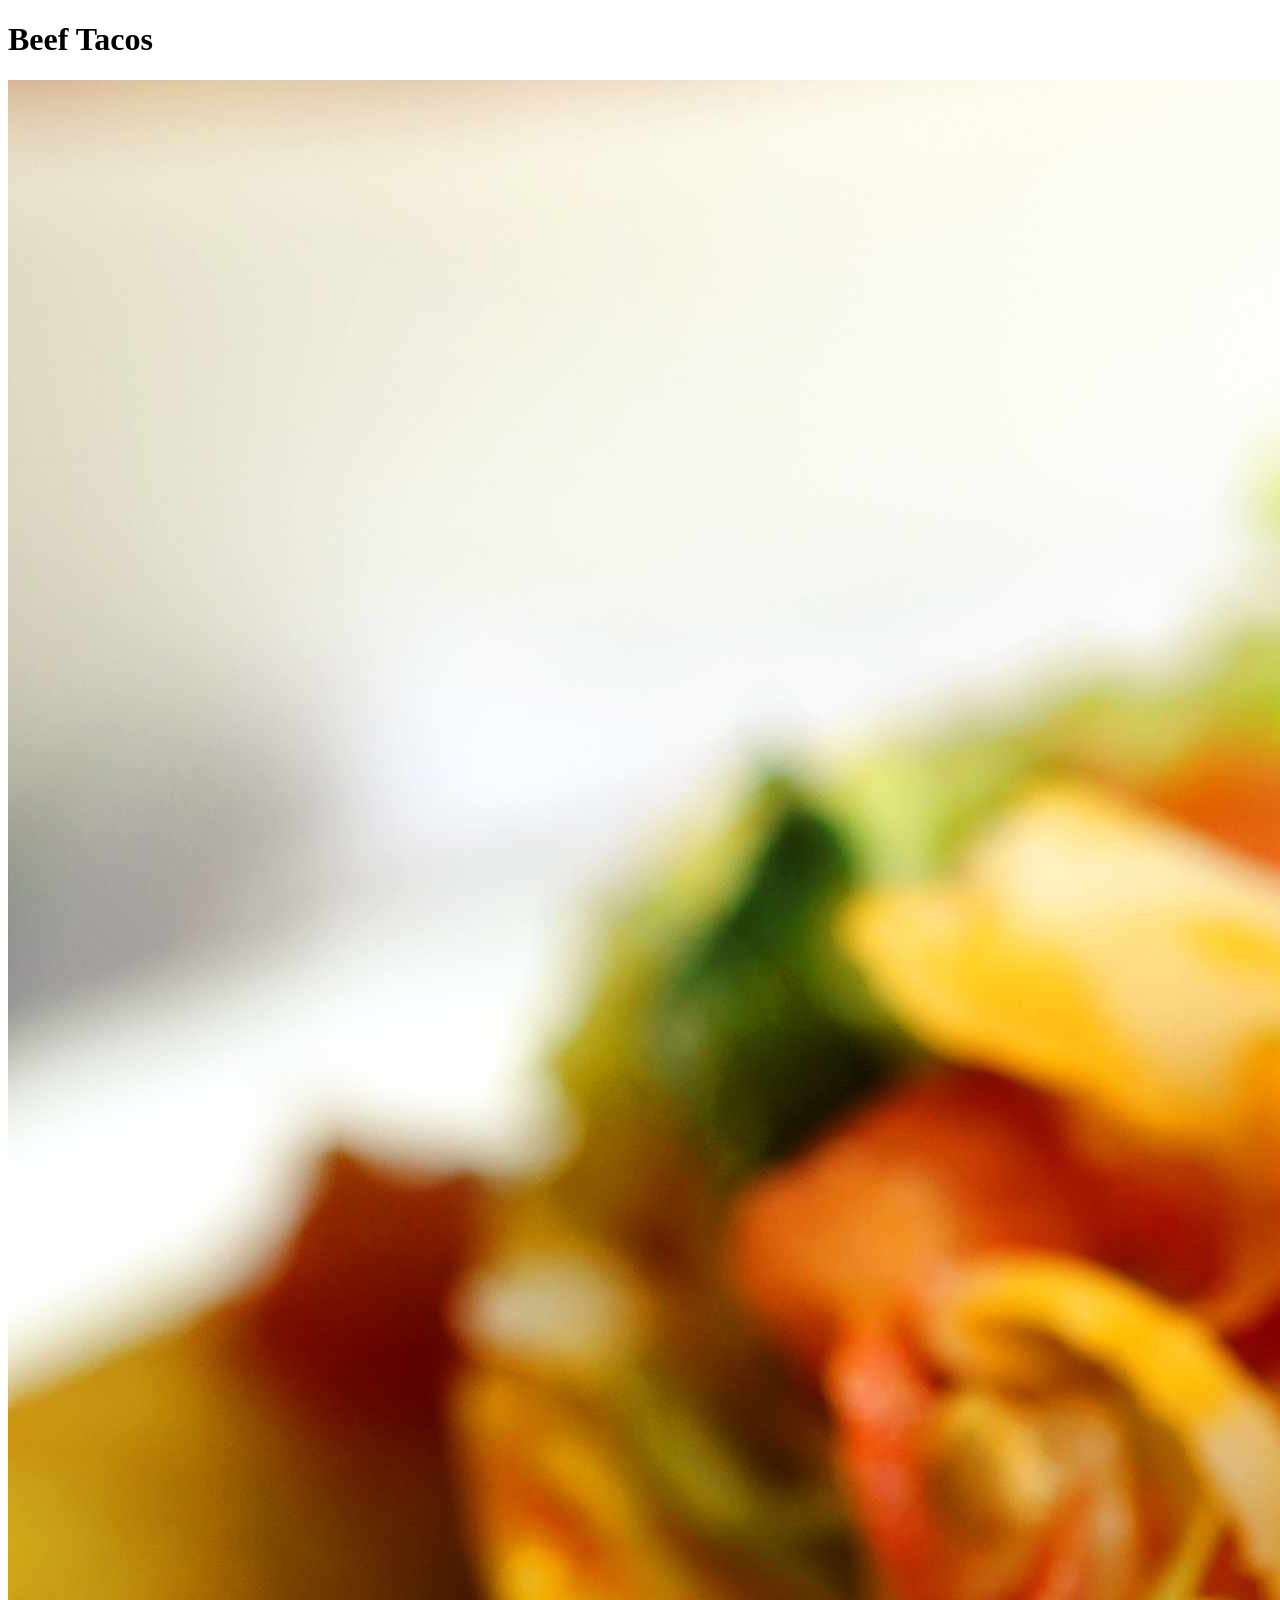
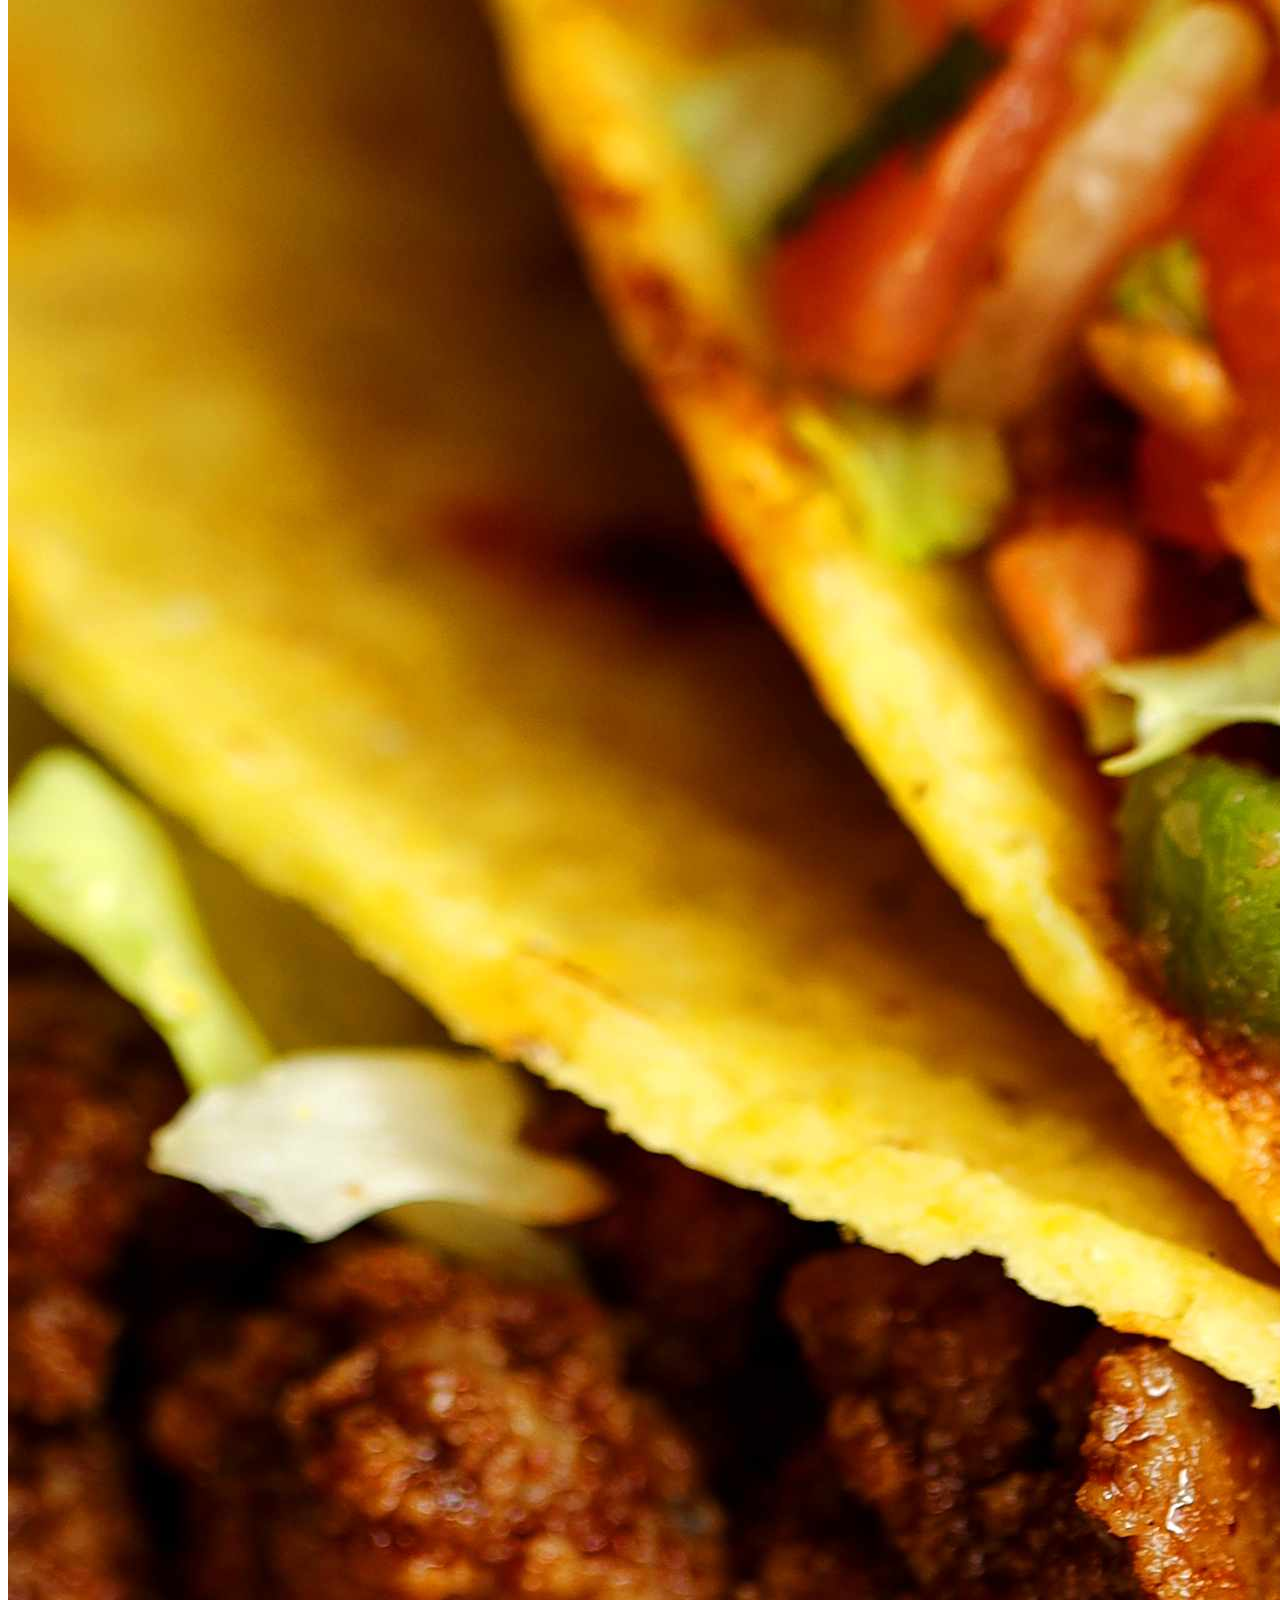
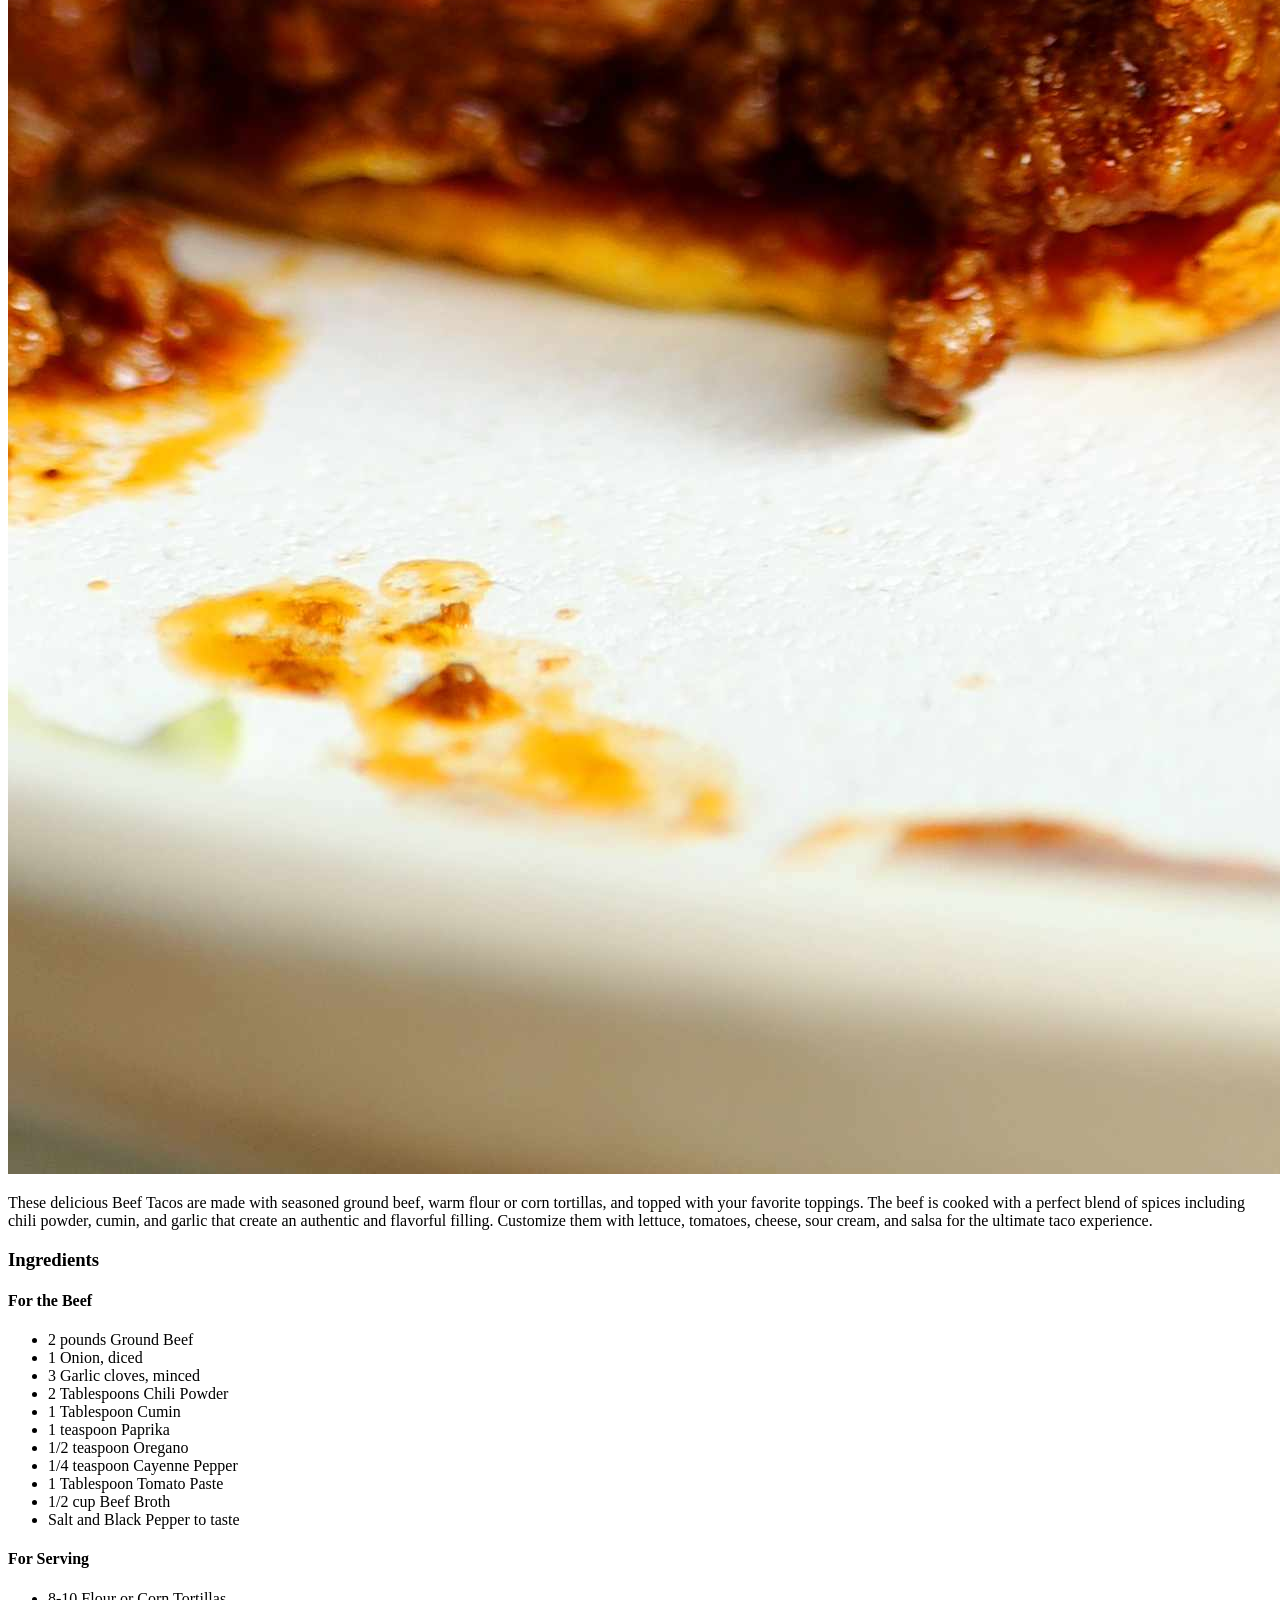
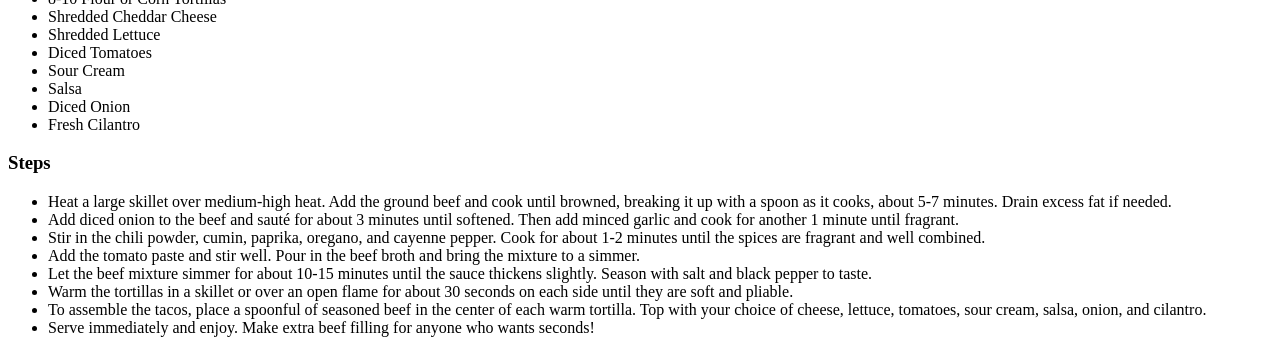
==== recipes/BeefTacos.html @ 7e483958 "add complete html" ====
<!DOCTYPE html>
<html lang="en">
<head>
    <meta charset="UTF-8">
    <meta name="viewport" content="width=device-width, initial-scale=1.0">
    <title>Document</title>
</head>
<body>
    <h1>Beef Tacos</h1>
    <img src="../images/Beef-Tacos.jpg" alt="photo of beef tacos">

    <p>These delicious Beef Tacos are made with seasoned ground beef,
        warm flour or corn tortillas, and topped with your favorite
        toppings. The beef is cooked with a perfect blend of spices
        including chili powder, cumin, and garlic that create an
        authentic and flavorful filling. Customize them with lettuce,
        tomatoes, cheese, sour cream, and salsa for the ultimate
        taco experience.
    </p>

    <h3>Ingredients</h3>        
        <h4>For the Beef</h4>
        <ul>
            <li>2 pounds Ground Beef</li>
            <li>1 Onion, diced</li>
            <li>3 Garlic cloves, minced</li>
            <li>2 Tablespoons Chili Powder</li>
            <li>1 Tablespoon Cumin</li>
            <li>1 teaspoon Paprika</li>
            <li>1/2 teaspoon Oregano</li>
            <li>1/4 teaspoon Cayenne Pepper</li>
            <li>1 Tablespoon Tomato Paste</li>
            <li>1/2 cup Beef Broth</li>
            <li>Salt and Black Pepper to taste</li>
        </ul>
        <h4>For Serving</h4>
        <ul>
            <li>8-10 Flour or Corn Tortillas</li>
            <li>Shredded Cheddar Cheese</li>
            <li>Shredded Lettuce</li>
            <li>Diced Tomatoes</li>
            <li>Sour Cream</li>
            <li>Salsa</li>
            <li>Diced Onion</li>
            <li>Fresh Cilantro</li>
        </ul>
    
    <h3>Steps</h3>
        <ul>
            <li><span>Heat a large skillet over medium-high heat</span>. Add the ground beef and cook until browned, breaking it up with a spoon as it cooks, about 5-7 minutes. Drain excess fat if needed.</li>
            <li><span>Add diced onion to the beef and sauté for about 3 minutes until softened</span>. Then add minced garlic and cook for another 1 minute until fragrant.</li>
            <li><span>Stir in the chili powder, cumin, paprika, oregano, and cayenne pepper</span>. Cook for about 1-2 minutes until the spices are fragrant and well combined.</li>
            <li><span>Add the tomato paste and stir well</span>. Pour in the beef broth and bring the mixture to a simmer.</li>
            <li><span>Let the beef mixture simmer for about 10-15 minutes until the sauce thickens slightly</span>. Season with salt and black pepper to taste.</li>
            <li><span>Warm the tortillas in a skillet or over an open flame for about 30 seconds on each side</span> until they are soft and pliable.</li>
            <li><span>To assemble the tacos, place a spoonful of seasoned beef in the center of each warm tortilla</span>. Top with your choice of cheese, lettuce, tomatoes, sour cream, salsa, onion, and cilantro.</li>
            <li><span>Serve immediately and enjoy</span>. Make extra beef filling for anyone who wants seconds!</li>
        </ul>

    <a href="../index.html"></a>
</body>
</html>
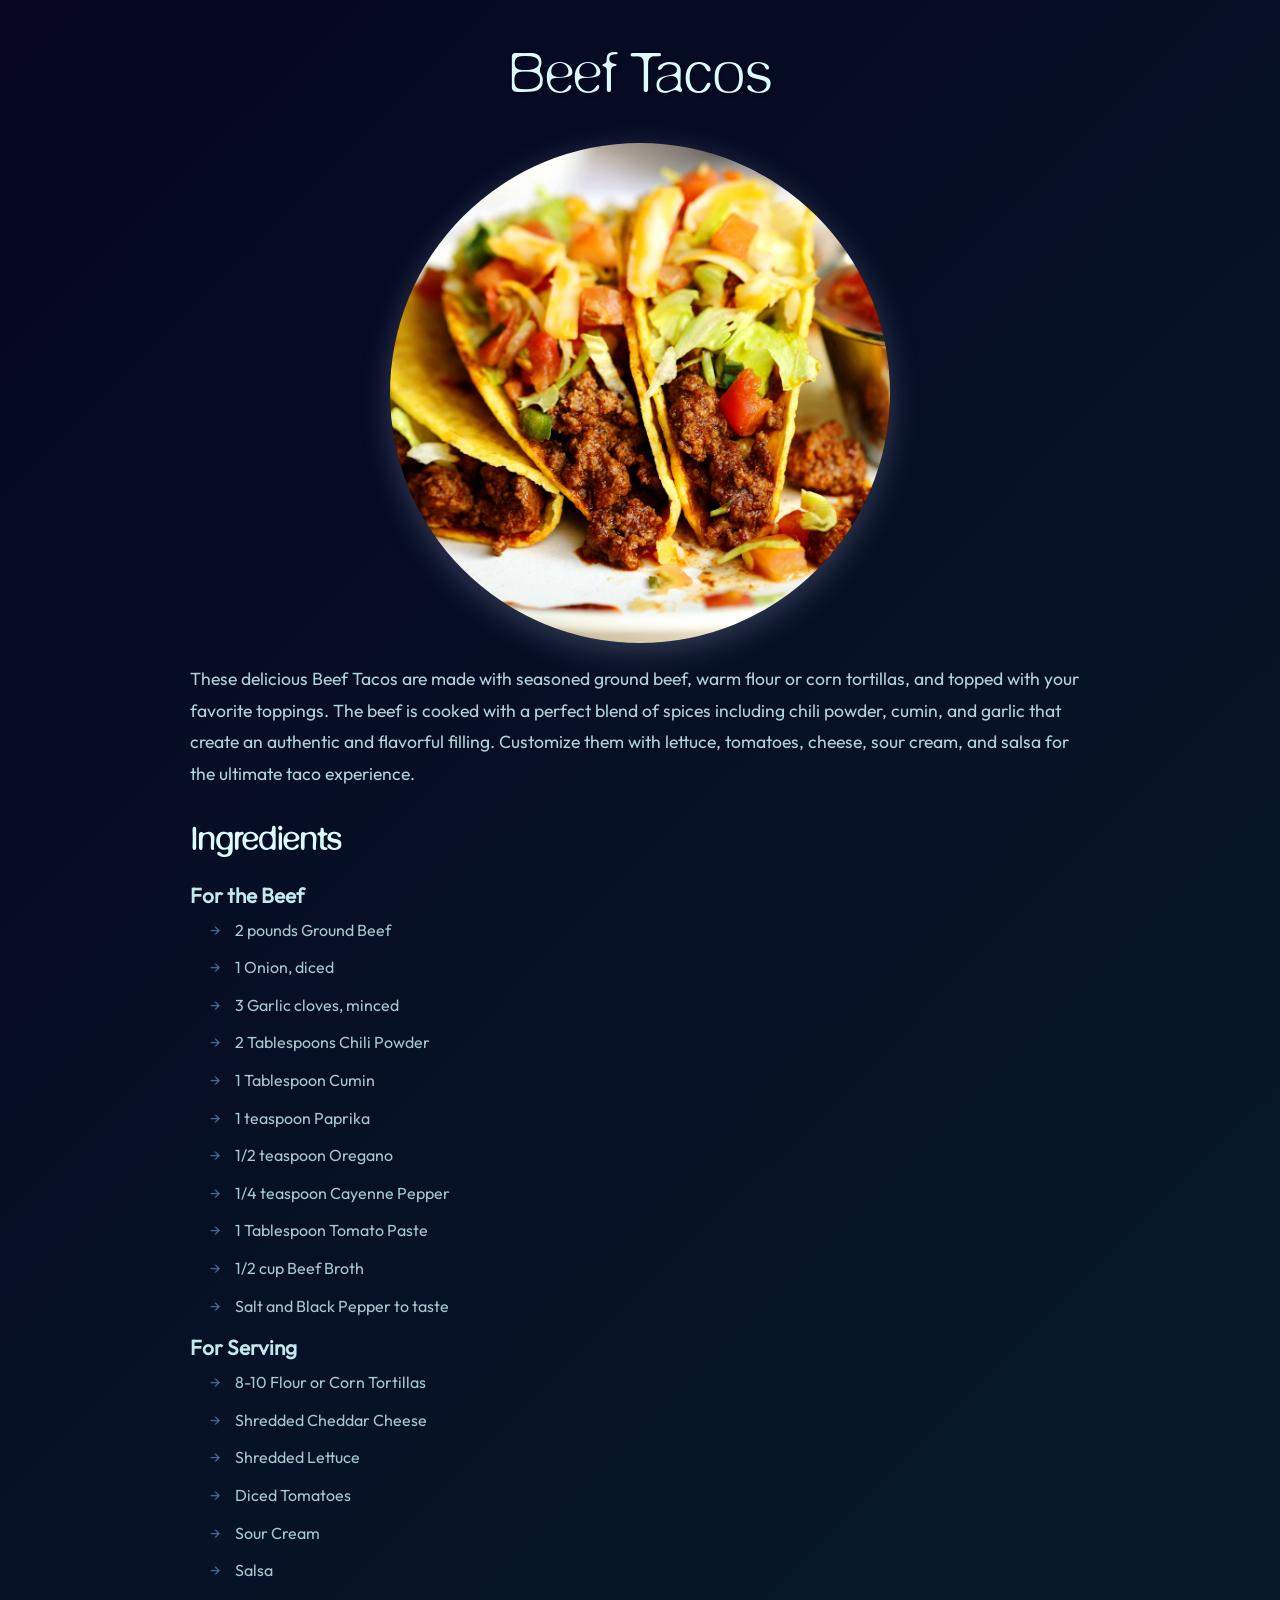
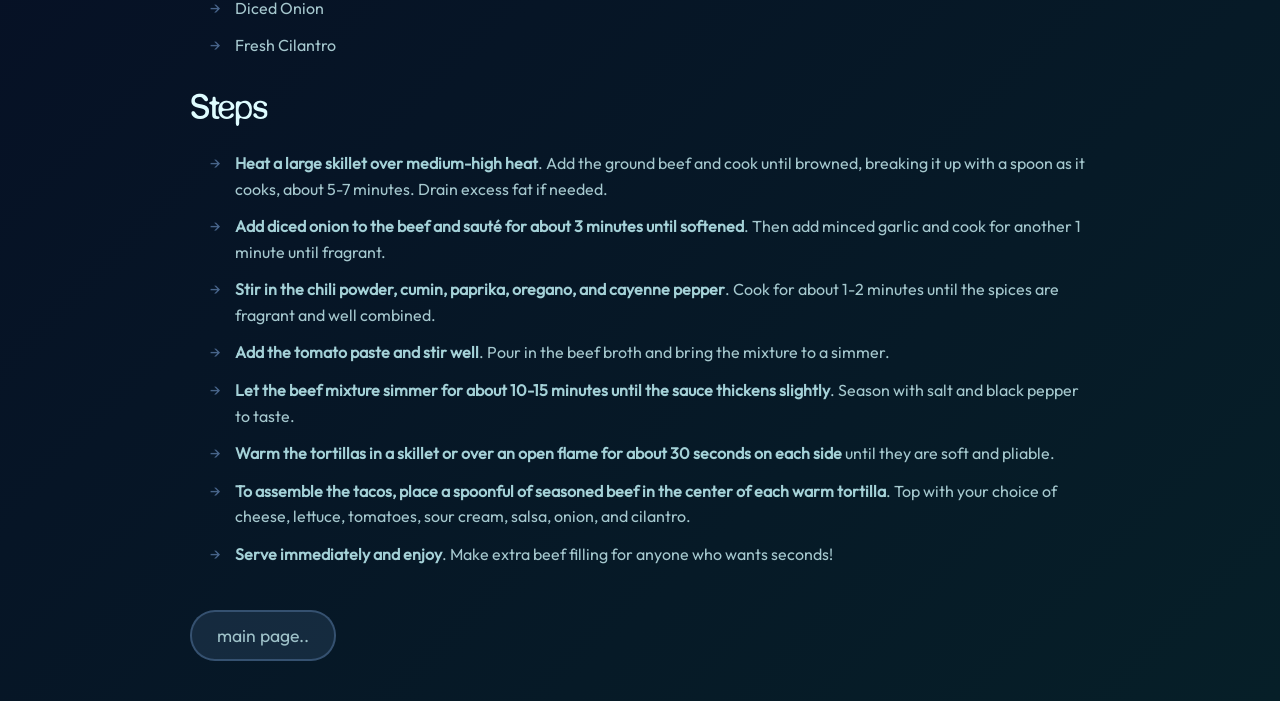
==== commit 8d4f919a: "add css with animations and fonts" ====
--- a/recipes/BeefTacos.html
+++ b/recipes/BeefTacos.html
@@ -3,60 +3,64 @@
 <head>
     <meta charset="UTF-8">
     <meta name="viewport" content="width=device-width, initial-scale=1.0">
+    <link rel="stylesheet" href="style.css">
     <title>Document</title>
 </head>
 <body>
-    <h1>Beef Tacos</h1>
-    <img src="../images/Beef-Tacos.jpg" alt="photo of beef tacos">
+    <main>
 
-    <p>These delicious Beef Tacos are made with seasoned ground beef,
-        warm flour or corn tortillas, and topped with your favorite
-        toppings. The beef is cooked with a perfect blend of spices
-        including chili powder, cumin, and garlic that create an
-        authentic and flavorful filling. Customize them with lettuce,
-        tomatoes, cheese, sour cream, and salsa for the ultimate
-        taco experience.
-    </p>
-
-    <h3>Ingredients</h3>        
-        <h4>For the Beef</h4>
-        <ul>
-            <li>2 pounds Ground Beef</li>
-            <li>1 Onion, diced</li>
-            <li>3 Garlic cloves, minced</li>
-            <li>2 Tablespoons Chili Powder</li>
-            <li>1 Tablespoon Cumin</li>
-            <li>1 teaspoon Paprika</li>
-            <li>1/2 teaspoon Oregano</li>
-            <li>1/4 teaspoon Cayenne Pepper</li>
-            <li>1 Tablespoon Tomato Paste</li>
-            <li>1/2 cup Beef Broth</li>
-            <li>Salt and Black Pepper to taste</li>
-        </ul>
-        <h4>For Serving</h4>
-        <ul>
-            <li>8-10 Flour or Corn Tortillas</li>
-            <li>Shredded Cheddar Cheese</li>
-            <li>Shredded Lettuce</li>
-            <li>Diced Tomatoes</li>
-            <li>Sour Cream</li>
-            <li>Salsa</li>
-            <li>Diced Onion</li>
-            <li>Fresh Cilantro</li>
-        </ul>
+        <h1>Beef Tacos</h1>
+        <img src="../images/Beef-Tacos.jpg" id="Beef-Tacos" alt="photo of beef tacos">
     
-    <h3>Steps</h3>
-        <ul>
-            <li><span>Heat a large skillet over medium-high heat</span>. Add the ground beef and cook until browned, breaking it up with a spoon as it cooks, about 5-7 minutes. Drain excess fat if needed.</li>
-            <li><span>Add diced onion to the beef and sauté for about 3 minutes until softened</span>. Then add minced garlic and cook for another 1 minute until fragrant.</li>
-            <li><span>Stir in the chili powder, cumin, paprika, oregano, and cayenne pepper</span>. Cook for about 1-2 minutes until the spices are fragrant and well combined.</li>
-            <li><span>Add the tomato paste and stir well</span>. Pour in the beef broth and bring the mixture to a simmer.</li>
-            <li><span>Let the beef mixture simmer for about 10-15 minutes until the sauce thickens slightly</span>. Season with salt and black pepper to taste.</li>
-            <li><span>Warm the tortillas in a skillet or over an open flame for about 30 seconds on each side</span> until they are soft and pliable.</li>
-            <li><span>To assemble the tacos, place a spoonful of seasoned beef in the center of each warm tortilla</span>. Top with your choice of cheese, lettuce, tomatoes, sour cream, salsa, onion, and cilantro.</li>
-            <li><span>Serve immediately and enjoy</span>. Make extra beef filling for anyone who wants seconds!</li>
-        </ul>
-
-    <a href="../index.html"></a>
+        <p>These delicious Beef Tacos are made with seasoned ground beef,
+            warm flour or corn tortillas, and topped with your favorite
+            toppings. The beef is cooked with a perfect blend of spices
+            including chili powder, cumin, and garlic that create an
+            authentic and flavorful filling. Customize them with lettuce,
+            tomatoes, cheese, sour cream, and salsa for the ultimate
+            taco experience.
+        </p>
+    
+        <h3>Ingredients</h3>        
+            <h4>For the Beef</h4>
+            <ul>
+                <li>2 pounds Ground Beef</li>
+                <li>1 Onion, diced</li>
+                <li>3 Garlic cloves, minced</li>
+                <li>2 Tablespoons Chili Powder</li>
+                <li>1 Tablespoon Cumin</li>
+                <li>1 teaspoon Paprika</li>
+                <li>1/2 teaspoon Oregano</li>
+                <li>1/4 teaspoon Cayenne Pepper</li>
+                <li>1 Tablespoon Tomato Paste</li>
+                <li>1/2 cup Beef Broth</li>
+                <li>Salt and Black Pepper to taste</li>
+            </ul>
+            <h4>For Serving</h4>
+            <ul>
+                <li>8-10 Flour or Corn Tortillas</li>
+                <li>Shredded Cheddar Cheese</li>
+                <li>Shredded Lettuce</li>
+                <li>Diced Tomatoes</li>
+                <li>Sour Cream</li>
+                <li>Salsa</li>
+                <li>Diced Onion</li>
+                <li>Fresh Cilantro</li>
+            </ul>
+        
+        <h3>Steps</h3>
+            <ul>
+                <li><span>Heat a large skillet over medium-high heat</span>. Add the ground beef and cook until browned, breaking it up with a spoon as it cooks, about 5-7 minutes. Drain excess fat if needed.</li>
+                <li><span>Add diced onion to the beef and sauté for about 3 minutes until softened</span>. Then add minced garlic and cook for another 1 minute until fragrant.</li>
+                <li><span>Stir in the chili powder, cumin, paprika, oregano, and cayenne pepper</span>. Cook for about 1-2 minutes until the spices are fragrant and well combined.</li>
+                <li><span>Add the tomato paste and stir well</span>. Pour in the beef broth and bring the mixture to a simmer.</li>
+                <li><span>Let the beef mixture simmer for about 10-15 minutes until the sauce thickens slightly</span>. Season with salt and black pepper to taste.</li>
+                <li><span>Warm the tortillas in a skillet or over an open flame for about 30 seconds on each side</span> until they are soft and pliable.</li>
+                <li><span>To assemble the tacos, place a spoonful of seasoned beef in the center of each warm tortilla</span>. Top with your choice of cheese, lettuce, tomatoes, sour cream, salsa, onion, and cilantro.</li>
+                <li><span>Serve immediately and enjoy</span>. Make extra beef filling for anyone who wants seconds!</li>
+            </ul>
+    
+        <a href="../index.html">main page..</a>
+    </main>
 </body>
 </html>
--- a/recipes/style.css
+++ b/recipes/style.css
@@ -0,0 +1,201 @@
+@font-face {
+  font-family: 'DeFonte';
+  src: url('../fonts/defonte/PostScript/DeFonte\ reduced\ Leger.otf');
+  font-weight: normal;
+  font-style: normal;
+}
+
+@font-face {
+  font-family: 'super';
+  src: url('../fonts/Outfit/Outfit-VariableFont_wght.ttf');
+  font-weight: normal;
+  font-style: normal;
+}
+
+* {
+    margin: 0;
+    padding: 0;
+    box-sizing: border-box;
+}
+
+body {
+    font-family: super, Tahoma, Geneva, Verdana, sans-serif;
+    background: linear-gradient(135deg, #060623 0%, #061f28 100%);
+    min-height: 100vh;
+    padding: 40px 20px;
+    color: rgb(222, 252, 255);
+}
+
+/* Main Content Container */
+.container, main {
+    max-width: 900px;
+    margin: 0 auto;
+}
+
+/* Heading Styles */
+h1 {
+    font-family: DeFonte;
+    font-style: normal;
+    font-weight: 400;
+    color: rgb(222, 252, 255);
+    font-size: 3.5rem;
+    margin-bottom: 30px;
+    animation: slideDown 0.8s ease-out;
+    text-shadow: 2px 2px 4px rgba(0, 0, 0, 0.3);
+    text-align: center;
+}
+
+h3 {
+    font-family: DeFonte;
+    font-size: 2rem;
+    color: rgb(222, 252, 255);
+    margin-top: 30px;
+    margin-bottom: 20px;
+    text-shadow: 2px 2pfx 4px rgba(0, 0, 0, 0.3);
+    animation: slideDown 0.4s ease-out;
+
+}
+
+h4 {
+    font-family: super;
+    font-size: 1.3rem;
+    color: rgb(194, 232, 236);
+    margin-top: 15px;
+    margin-bottom: 10px;
+}
+
+/* Animations */
+@keyframes slideDown {
+    from {
+        opacity: 0;
+        transform: translateY(-45px);
+    }
+    to {
+        opacity: 1;
+        transform: translateY(0);
+    }
+}
+
+@keyframes fadeIn {
+    from {
+        opacity: 0;
+    }
+    to {
+        opacity: 1;
+    }
+}
+
+img {
+    max-width: 500px;
+    margin: 20px 0;
+    margin-left: auto;
+    margin-right: auto;
+    animation: slideDown 2s ease-out;
+
+}
+
+p {
+    font-size: 1.1rem;
+    line-height: 1.8;
+    margin-bottom: 20px;
+    color: rgb(194, 232, 236, 0.9);
+    animation: fadeIn 1.2s ease-out;
+}
+
+ul {
+    list-style: none;
+    padding-left: 20px;
+}
+
+li {
+    margin-bottom: 12px;
+    padding-left: 25px;
+    position: relative;
+    color: rgb(194, 232, 236, 0.85);
+    line-height: 1.6;
+    animation: popUp 0.6s ease-out backwards;
+}
+
+li:before {
+    content: "→";
+    position: absolute;
+    left: 0;
+    color: rgba(87, 120, 162, 0.8);
+}
+
+@keyframes popUp {
+    from {
+        opacity: 0;
+        transform: translateX(-20px);
+    }
+    to {
+        opacity: 1;
+        transform: translateX(0);
+    }
+}
+
+a {
+    color: rgb(194, 232, 236, 0.8);
+    text-decoration: none;
+    font-size: 1.1rem;
+    padding: 12px 25px;
+    background: rgba(87, 120, 162, 0.2);
+    border-radius: 25px;
+    transition: all 0.3s ease;
+    display: inline-block;
+    border: 2px solid rgba(87, 120, 162, 0.5);
+    margin-top: 30px;
+}
+
+a:hover {
+    color: rgb(194, 232, 236, 1);
+    background: rgba(87, 120, 162, 0.4);
+    transform: translateY(-3px);
+    box-shadow: 0 8px 20px rgba(0, 0, 0, 0.2);
+    border-color: rgb(143, 203, 215);
+}
+
+@media (max-width: 768px) {
+    h1 {
+        font-size: 2.5rem;
+    }
+
+    h3 {
+        font-size: 1.5rem;
+    }
+
+    body {
+        padding: 20px 15px;
+    }
+}
+
+@keyframes rotate {
+    from {
+        transform: rotate(0deg);
+    }
+    to {
+        transform: rotate(360deg);
+    }
+}
+img{
+    width: 200px;
+    height: 200px;
+    border-radius: 50%;
+    overflow: hidden;
+    display: flex;
+    justify-content: center;
+    align-items: center;
+    box-shadow: 0 8px 30px rgba(163, 167, 199, 0.3);
+    animation: rotate 8s linear infinite ;
+    flex-shrink: 0;
+}
+
+img {
+    width: 100%;
+    height: 100%;
+    object-fit: cover;
+}
+span{
+    font-weight: bolder;
+    color: rgba(182, 230, 235, 0.9);
+}
